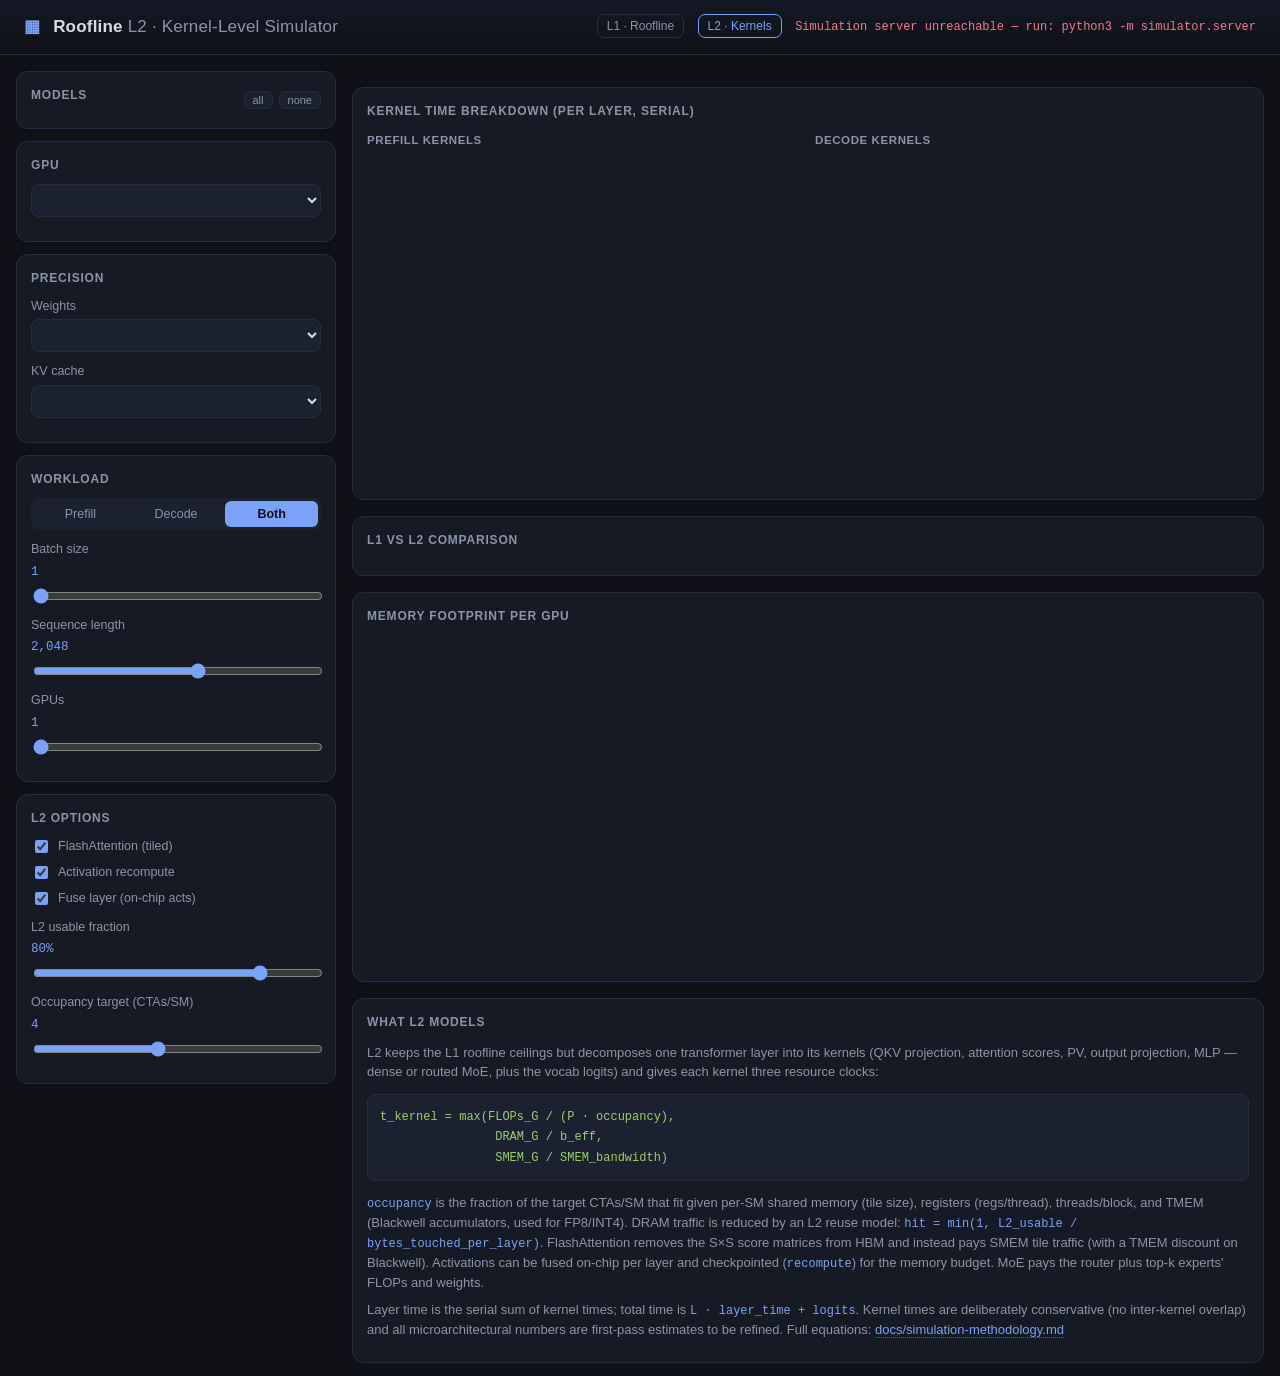
==== l2.html @ 6ec9c882 "Add L2 kernel-level simulation core, API, UI, and methodology" ====
<!doctype html>
<html lang="en">
<head>
  <meta charset="utf-8">
  <meta name="viewport" content="width=device-width, initial-scale=1">
  <title>GPU Roofline Simulator - L2 Kernel-Level</title>
  <link rel="stylesheet" href="css/style.css">
</head>
<body>
  <header class="topbar">
    <div class="brand"><span class="logo">▦</span> Roofline <span class="brand-sub">L2 · Kernel-Level Simulator</span></div>
    <div class="topbar-note">
      <a href="index.html" class="tab-link">L1 · Roofline</a>
      <span class="tab-link active">L2 · Kernels</span>
      <span id="appStatus" class="app-status">Connecting…</span>
    </div>
  </header>

  <div class="layout">
    <aside class="sidebar">
      <section class="side-section">
        <div class="side-head">
          <h3>Models</h3>
          <div class="mini-btns">
            <button id="modelAll" class="mini">all</button>
            <button id="modelNone" class="mini">none</button>
          </div>
        </div>
        <div id="modelList" class="model-list"></div>
      </section>

      <section class="side-section">
        <h3>GPU</h3>
        <select id="gpuSelect" class="select"></select>
        <div id="gpuSpecs" class="specs"></div>
      </section>

      <section class="side-section">
        <h3>Precision</h3>
        <label class="field">Weights
          <select id="precisionSelect" class="select"></select>
        </label>
        <label class="field">KV cache
          <select id="kvPrecisionSelect" class="select"></select>
        </label>
      </section>

      <section class="side-section">
        <h3>Workload</h3>
        <div class="seg" id="phaseSeg">
          <button data-phase="prefill">Prefill</button>
          <button data-phase="decode">Decode</button>
          <button data-phase="both" class="active">Both</button>
        </div>
        <label class="field">Batch size <output id="bOut">1</output>
          <input type="range" id="bSlider" min="0" max="10" value="0" step="1">
        </label>
        <label class="field">Sequence length <output id="sOut">2,048</output>
          <input type="range" id="sSlider" min="7" max="14" value="11" step="1">
        </label>
        <label class="field">GPUs <output id="gOut">1</output>
          <input type="range" id="gpuSlider" min="0" max="6" value="0" step="1">
        </label>
      </section>

      <section class="side-section">
        <h3>L2 options</h3>
        <label class="check"><input type="checkbox" id="flashAttention" checked> FlashAttention (tiled)</label>
        <label class="check"><input type="checkbox" id="recompute" checked> Activation recompute</label>
        <label class="check"><input type="checkbox" id="fuseLayer" checked> Fuse layer (on-chip acts)</label>
        <label class="field">L2 usable fraction <output id="l2Out">80%</output>
          <input type="range" id="l2Slider" min="0" max="10" value="8" step="1">
        </label>
        <label class="field">Occupancy target (CTAs/SM) <output id="occOut">4</output>
          <input type="range" id="occSlider" min="1" max="8" value="4" step="1">
        </label>
      </section>
    </aside>

    <main class="content">
      <section class="cards" id="statCards"></section>

      <section class="panel">
        <h2>Kernel time breakdown (per layer, serial)</h2>
        <div id="kernelLegend" class="legend"></div>
        <div class="chart-grid">
          <div>
            <h3 class="chart-sub" id="prefillKernelTitle">Prefill kernels</h3>
            <div id="kernelChartPrefill" class="chart chart-sm"></div>
          </div>
          <div>
            <h3 class="chart-sub" id="decodeKernelTitle">Decode kernels</h3>
            <div id="kernelChartDecode" class="chart chart-sm"></div>
          </div>
        </div>
      </section>

      <section class="panel">
        <h2>L1 vs L2 comparison</h2>
        <div id="resultsTable" class="table-wrap"></div>
      </section>

      <section class="panel">
        <h2>Memory footprint per GPU</h2>
        <div id="memoryChart" class="chart chart-sm"></div>
      </section>

      <section class="panel">
        <h2>What L2 models</h2>
        <div class="math">
          <p>L2 keeps the L1 roofline ceilings but decomposes one transformer layer
          into its kernels (QKV projection, attention scores, PV, output projection,
          MLP — dense or routed MoE, plus the vocab logits) and gives each kernel
          three resource clocks:</p>
          <pre>t_kernel = max(FLOPs_G / (P · occupancy),
                DRAM_G / b_eff,
                SMEM_G / SMEM_bandwidth)</pre>
          <p><code>occupancy</code> is the fraction of the target CTAs/SM that fit given
          per-SM shared memory (tile size), registers (regs/thread), threads/block, and
          TMEM (Blackwell accumulators, used for FP8/INT4). DRAM traffic is reduced by an
          L2 reuse model: <code>hit = min(1, L2_usable / bytes_touched_per_layer)</code>.
          FlashAttention removes the S×S score matrices from HBM and instead pays SMEM
          tile traffic (with a TMEM discount on Blackwell). Activations can be fused
          on-chip per layer and checkpointed (<code>recompute</code>) for the memory
          budget. MoE pays the router plus top-k experts' FLOPs and weights.</p>
          <p>Layer time is the serial sum of kernel times; total time is
          <code>L · layer_time + logits</code>. Kernel times are deliberately
          conservative (no inter-kernel overlap) and all microarchitectural numbers are
          first-pass estimates to be refined. Full equations:
          <a href="docs/simulation-methodology.md" target="_blank" rel="noopener" class="ref-link">docs/simulation-methodology.md</a></p>
        </div>
      </section>
    </main>
  </div>

  <script src="js/chart.js"></script>
  <script src="js/app_l2.js"></script>
</body>
</html>
---- css/style.css ----
:root {
  --bg: #0f1117;
  --panel: #161a24;
  --panel-2: #1b2130;
  --border: #262d3f;
  --text: #d7dce8;
  --muted: #8b94a8;
  --accent: #7aa2f7;
  --accent-2: #9ece6a;
  --warn: #e0af68;
  --danger: #f7768e;
  --mono: "SFMono-Regular", "JetBrains Mono", Menlo, Consolas, monospace;
}

* { box-sizing: border-box; }

body {
  margin: 0;
  background: var(--bg);
  color: var(--text);
  font: 14px/1.5 -apple-system, BlinkMacSystemFont, "Segoe UI", Roboto, "Helvetica Neue", sans-serif;
}

.topbar {
  display: flex;
  align-items: center;
  justify-content: space-between;
  padding: 14px 24px;
  background: linear-gradient(180deg, #141926, #0f1117);
  border-bottom: 1px solid var(--border);
  position: sticky;
  top: 0;
  z-index: 10;
}

.brand { font-size: 17px; font-weight: 700; letter-spacing: .2px; }
.brand .logo { color: var(--accent); margin-right: 8px; }
.brand .brand-sub { color: var(--muted); font-weight: 500; }
.topbar-note { color: var(--muted); font-size: 12.5px; }
.tab-link { color: var(--muted); text-decoration: none; margin-right: 10px; padding: 4px 9px; border: 1px solid var(--border); border-radius: 7px; font-size: 12px; }
.tab-link.active { color: var(--accent); border-color: var(--accent); }
.app-status { color: var(--accent-2); font-family: var(--mono); font-size: 12px; }
.app-status.err { color: var(--danger); }

.layout {
  display: grid;
  grid-template-columns: 320px minmax(0, 1fr);
  gap: 16px;
  padding: 16px;
  max-width: 1680px;
  margin: 0 auto;
}

.sidebar { display: flex; flex-direction: column; gap: 12px; }

.side-section, .panel {
  background: var(--panel);
  border: 1px solid var(--border);
  border-radius: 12px;
  padding: 14px;
}

.side-section h3, .panel h2 {
  margin: 0 0 10px;
  font-size: 12px;
  text-transform: uppercase;
  letter-spacing: .8px;
  color: var(--muted);
}

.panel h2 { margin-bottom: 12px; }
.side-head { display: flex; align-items: center; justify-content: space-between; }
.mini-btns { display: flex; gap: 6px; }

button.mini {
  background: var(--panel-2);
  border: 1px solid var(--border);
  color: var(--muted);
  border-radius: 6px;
  padding: 2px 8px;
  font-size: 11px;
  cursor: pointer;
}
button.mini:hover { color: var(--text); border-color: var(--accent); }

.model-list { display: flex; flex-direction: column; gap: 2px; max-height: 300px; overflow: auto; }
.model-item {
  display: flex;
  align-items: center;
  gap: 8px;
  padding: 5px 7px;
  border-radius: 7px;
  cursor: pointer;
  border: 1px solid transparent;
}
.model-item:hover { background: var(--panel-2); }
.model-item.selected { border-color: var(--border); background: rgba(122, 162, 247, .08); }
.model-item input { accent-color: var(--accent); }
.model-item .m-name { flex: 1; }
.model-item .m-size { font-family: var(--mono); font-size: 11px; color: var(--muted); }

.select {
  width: 100%;
  background: var(--panel-2);
  color: var(--text);
  border: 1px solid var(--border);
  border-radius: 8px;
  padding: 7px 9px;
  font-size: 13px;
  outline: none;
}
.select:focus { border-color: var(--accent); }

.specs {
  margin-top: 10px;
  display: grid;
  grid-template-columns: 1fr 1fr;
  gap: 6px 10px;
  font-family: var(--mono);
  font-size: 11.5px;
  color: var(--muted);
}
.specs b { color: var(--text); font-weight: 600; display: block; }

.field { display: flex; flex-direction: column; gap: 4px; margin: 10px 0; font-size: 12.5px; color: var(--muted); }
.field output {
  float: right;
  font-family: var(--mono);
  color: var(--accent);
  font-size: 12.5px;
}
.field input[type="range"] { width: 100%; accent-color: var(--accent); }

.seg { display: flex; background: var(--panel-2); border-radius: 8px; padding: 3px; gap: 3px; }
.seg button {
  flex: 1;
  background: transparent;
  border: 0;
  color: var(--muted);
  padding: 6px 0;
  border-radius: 6px;
  font-size: 12.5px;
  cursor: pointer;
}
.seg button.active { background: var(--accent); color: #0f1117; font-weight: 600; }

.check { display: flex; align-items: center; gap: 7px; font-size: 12.5px; color: var(--muted); margin: 7px 0; cursor: pointer; }
.check input { accent-color: var(--accent); }

.content { display: flex; flex-direction: column; gap: 16px; min-width: 0; }

.cards { display: grid; grid-template-columns: repeat(auto-fit, minmax(170px, 1fr)); gap: 12px; }
.card {
  background: var(--panel);
  border: 1px solid var(--border);
  border-radius: 12px;
  padding: 12px 14px;
}
.card .c-label { font-size: 11px; text-transform: uppercase; letter-spacing: .7px; color: var(--muted); }
.card .c-value { font-family: var(--mono); font-size: 17px; font-weight: 600; margin-top: 4px; color: var(--text); }
.card .c-note { font-size: 11.5px; color: var(--muted); margin-top: 2px; }

.panel-head { display: flex; align-items: center; justify-content: space-between; flex-wrap: wrap; gap: 8px; }
.legend { display: flex; flex-wrap: wrap; gap: 10px; font-size: 11.5px; color: var(--muted); align-items: center; }
.legend .lg { display: inline-flex; align-items: center; gap: 5px; }
.legend .sw { width: 10px; height: 10px; border-radius: 3px; display: inline-block; }
.legend .sq { border-radius: 2px; }

.chart { width: 100%; height: 520px; position: relative; }
.chart-sm { height: 330px; }
.chart svg { display: block; }
.chart .axis { fill: var(--muted); font-size: 10.5px; font-family: var(--mono); }
.chart .axis-title { fill: var(--muted); font-size: 11.5px; }
.chart-grid { display: grid; grid-template-columns: 1fr 1fr; gap: 14px; }
.chart-sub { margin: 0 0 6px; font-size: 11.5px; text-transform: uppercase; letter-spacing: .6px; color: var(--muted); }
@media (max-width: 1200px) { .chart-grid { grid-template-columns: 1fr; } }

.chart-tip {
  position: absolute;
  pointer-events: none;
  background: #10131c;
  border: 1px solid var(--border);
  border-radius: 9px;
  padding: 9px 11px;
  font-size: 12px;
  min-width: 210px;
  box-shadow: 0 8px 24px rgba(0, 0, 0, .5);
  z-index: 20;
}
.chart-tip.hidden { display: none; }
.chart-tip .tip-title { font-weight: 600; margin-bottom: 5px; color: var(--text); }
.chart-tip .tip-row { display: flex; justify-content: space-between; gap: 14px; color: var(--muted); }
.chart-tip .tip-row b { color: var(--text); font-family: var(--mono); font-weight: 500; }

.table-wrap { overflow-x: auto; }
table { border-collapse: collapse; width: 100%; font-size: 12.5px; }
th, td { padding: 7px 10px; text-align: right; border-bottom: 1px solid var(--border); white-space: nowrap; }
th { color: var(--muted); font-weight: 600; font-size: 11px; text-transform: uppercase; letter-spacing: .5px; }
td:first-child, th:first-child { text-align: left; }
td.lbl { color: var(--text); font-weight: 600; }
.tag { padding: 2px 7px; border-radius: 20px; font-size: 10.5px; font-weight: 600; }
.tag.memory { background: rgba(247, 118, 142, .14); color: var(--danger); }
.tag.compute { background: rgba(158, 206, 106, .14); color: var(--accent-2); }
.tag.oom { background: rgba(247, 118, 142, .2); color: var(--danger); }
.tag.ok { background: rgba(122, 162, 247, .14); color: var(--accent); }

.math { color: var(--muted); font-size: 13px; }
.math pre {
  background: var(--panel-2);
  border: 1px solid var(--border);
  border-radius: 8px;
  padding: 12px;
  overflow-x: auto;
  color: var(--accent-2);
  font-size: 12px;
  line-height: 1.7;
}
.math code { font-family: var(--mono); color: var(--accent); font-size: 12px; }
.math p { margin: 8px 0; }
.math a.ref-link { color: var(--accent); text-decoration: none; border-bottom: 1px dotted rgba(122, 162, 247, .55); }
.math a.ref-link:hover { color: #a9c3ff; }

.empty { color: var(--muted); text-align: center; padding: 48px 0; font-size: 13px; }

@media (max-width: 1100px) {
  .layout { grid-template-columns: 1fr; }
  .model-list { max-height: 180px; }
}
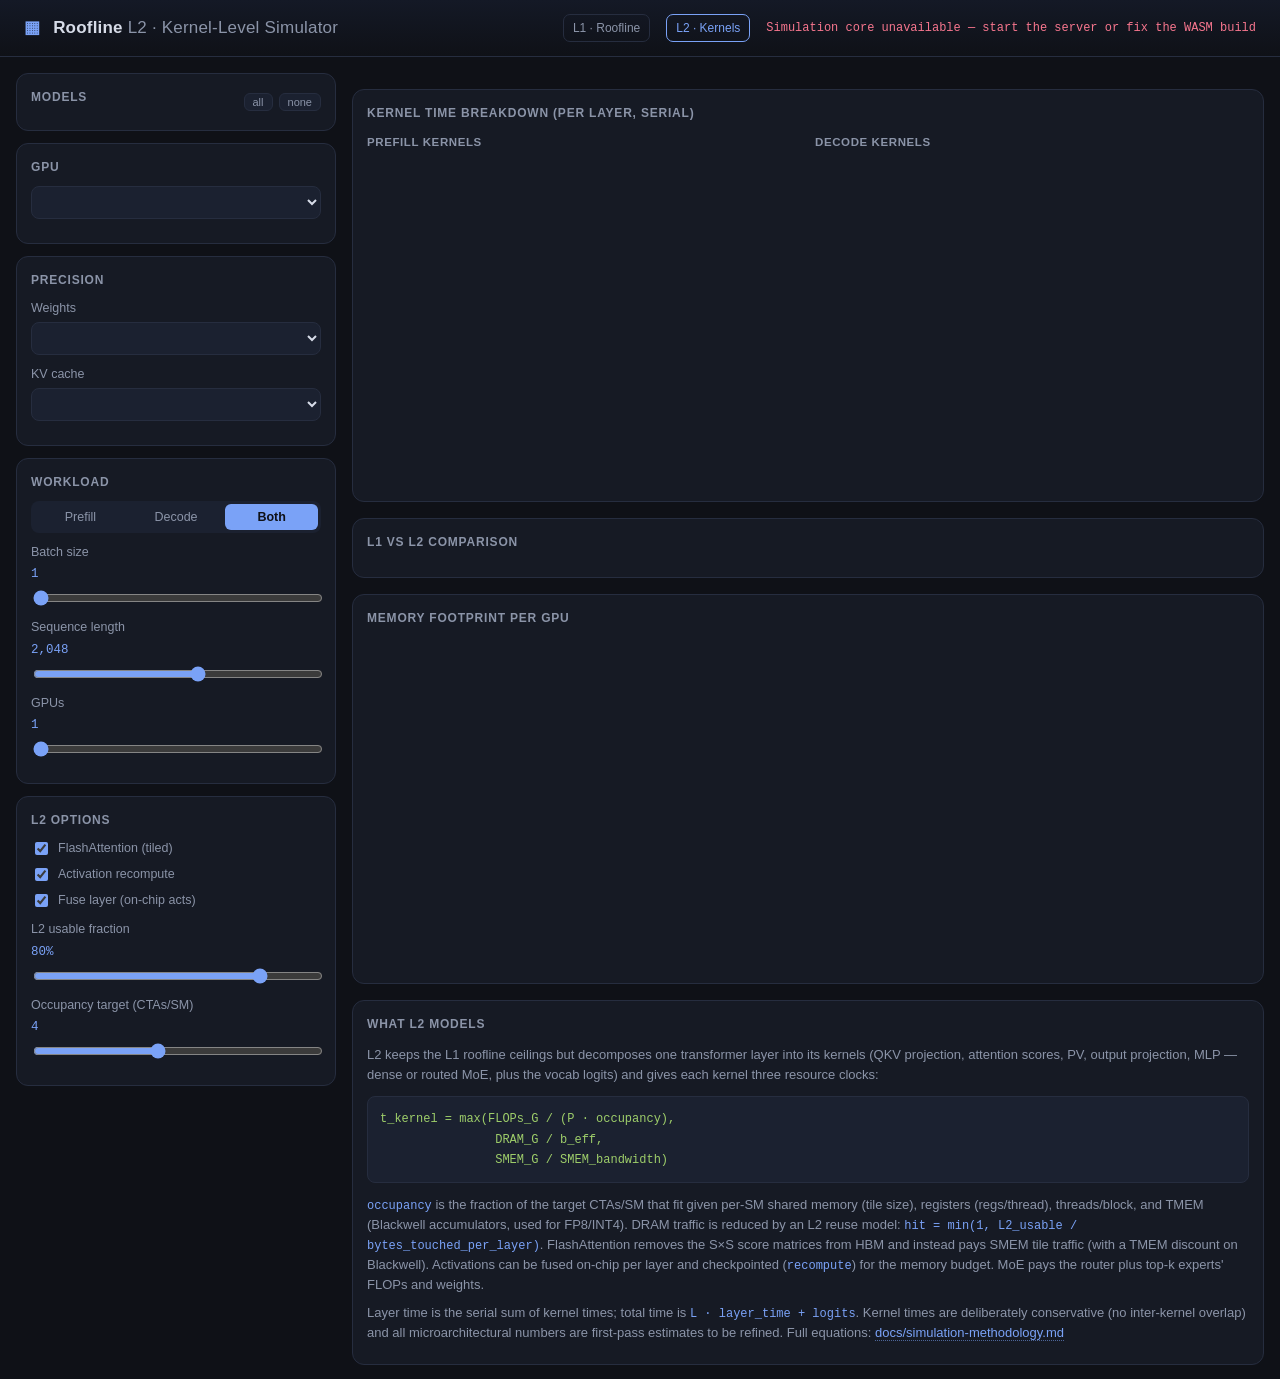
==== commit 61d41295: "Compile C++ core to WebAssembly for static GitHub Pages deploy" ====
--- a/l2.html
+++ b/l2.html
@@ -133,6 +133,8 @@
     </main>
   </div>
 
+  <script src="js/data_static.js"></script>
+  <script src="js/simapi.js"></script>
   <script src="js/chart.js"></script>
   <script src="js/app_l2.js"></script>
 </body>
--- a/css/style.css
+++ b/css/style.css
@@ -36,7 +36,7 @@
 .brand { font-size: 17px; font-weight: 700; letter-spacing: .2px; }
 .brand .logo { color: var(--accent); margin-right: 8px; }
 .brand .brand-sub { color: var(--muted); font-weight: 500; }
-.topbar-note { color: var(--muted); font-size: 12.5px; }
+.topbar-note { color: var(--muted); font-size: 12.5px; display: flex; align-items: center; gap: 6px; flex-wrap: wrap; justify-content: flex-end; }
 .tab-link { color: var(--muted); text-decoration: none; margin-right: 10px; padding: 4px 9px; border: 1px solid var(--border); border-radius: 7px; font-size: 12px; }
 .tab-link.active { color: var(--accent); border-color: var(--accent); }
 .app-status { color: var(--accent-2); font-family: var(--mono); font-size: 12px; }
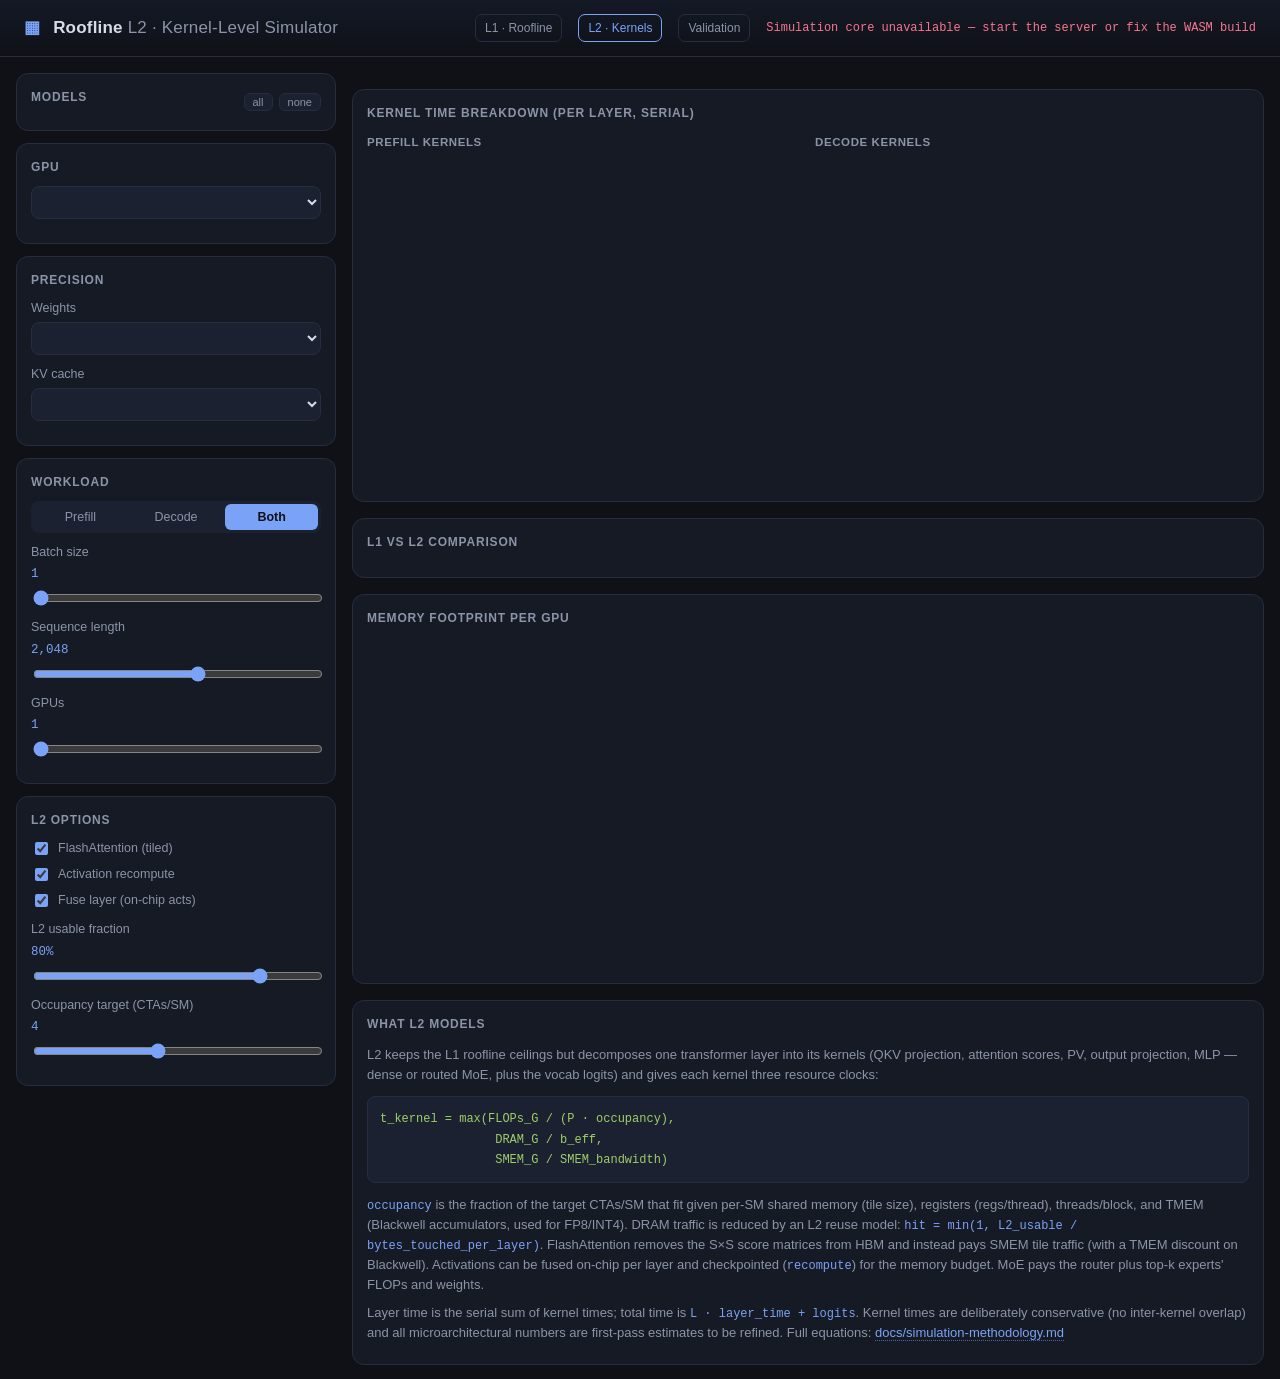
==== commit abc55949: "L1: realistic decode model + validation harness vs measured benchmarks - C++ core: MoE decode now st" ====
--- a/l2.html
+++ b/l2.html
@@ -12,6 +12,7 @@
     <div class="topbar-note">
       <a href="index.html" class="tab-link">L1 · Roofline</a>
       <span class="tab-link active">L2 · Kernels</span>
+      <a href="validation.html" class="tab-link">Validation</a>
       <span id="appStatus" class="app-status">Connecting…</span>
     </div>
   </header>
--- a/css/style.css
+++ b/css/style.css
@@ -50,6 +50,10 @@
   max-width: 1680px;
   margin: 0 auto;
 }
+.layout-wide { grid-template-columns: minmax(0, 1fr); }
+.sub { color: var(--muted); font-size: 11px; line-height: 1.35; margin-top: 2px; max-width: 420px; }
+.ref-link { color: var(--accent); text-decoration: none; }
+.ref-link:hover { text-decoration: underline; }
 
 .sidebar { display: flex; flex-direction: column; gap: 12px; }
 
@@ -132,6 +136,7 @@
 .field input[type="range"] { width: 100%; accent-color: var(--accent); }
 
 .seg { display: flex; background: var(--panel-2); border-radius: 8px; padding: 3px; gap: 3px; }
+.seg-sm { margin-bottom: 10px; }
 .seg button {
   flex: 1;
   background: transparent;
@@ -203,6 +208,10 @@
 .tag.compute { background: rgba(158, 206, 106, .14); color: var(--accent-2); }
 .tag.oom { background: rgba(247, 118, 142, .2); color: var(--danger); }
 .tag.ok { background: rgba(122, 162, 247, .14); color: var(--accent); }
+.tag.ref { background: rgba(59, 68, 95, .35); color: var(--muted); }
+.tag.warn { background: rgba(224, 175, 104, .16); color: var(--warn); }
+.tag.dec { background: rgba(122, 162, 247, .10); color: var(--accent); }
+.side-note { color: var(--muted); font-size: 11.5px; line-height: 1.45; margin: 8px 0 10px; }
 
 .math { color: var(--muted); font-size: 13px; }
 .math pre {
